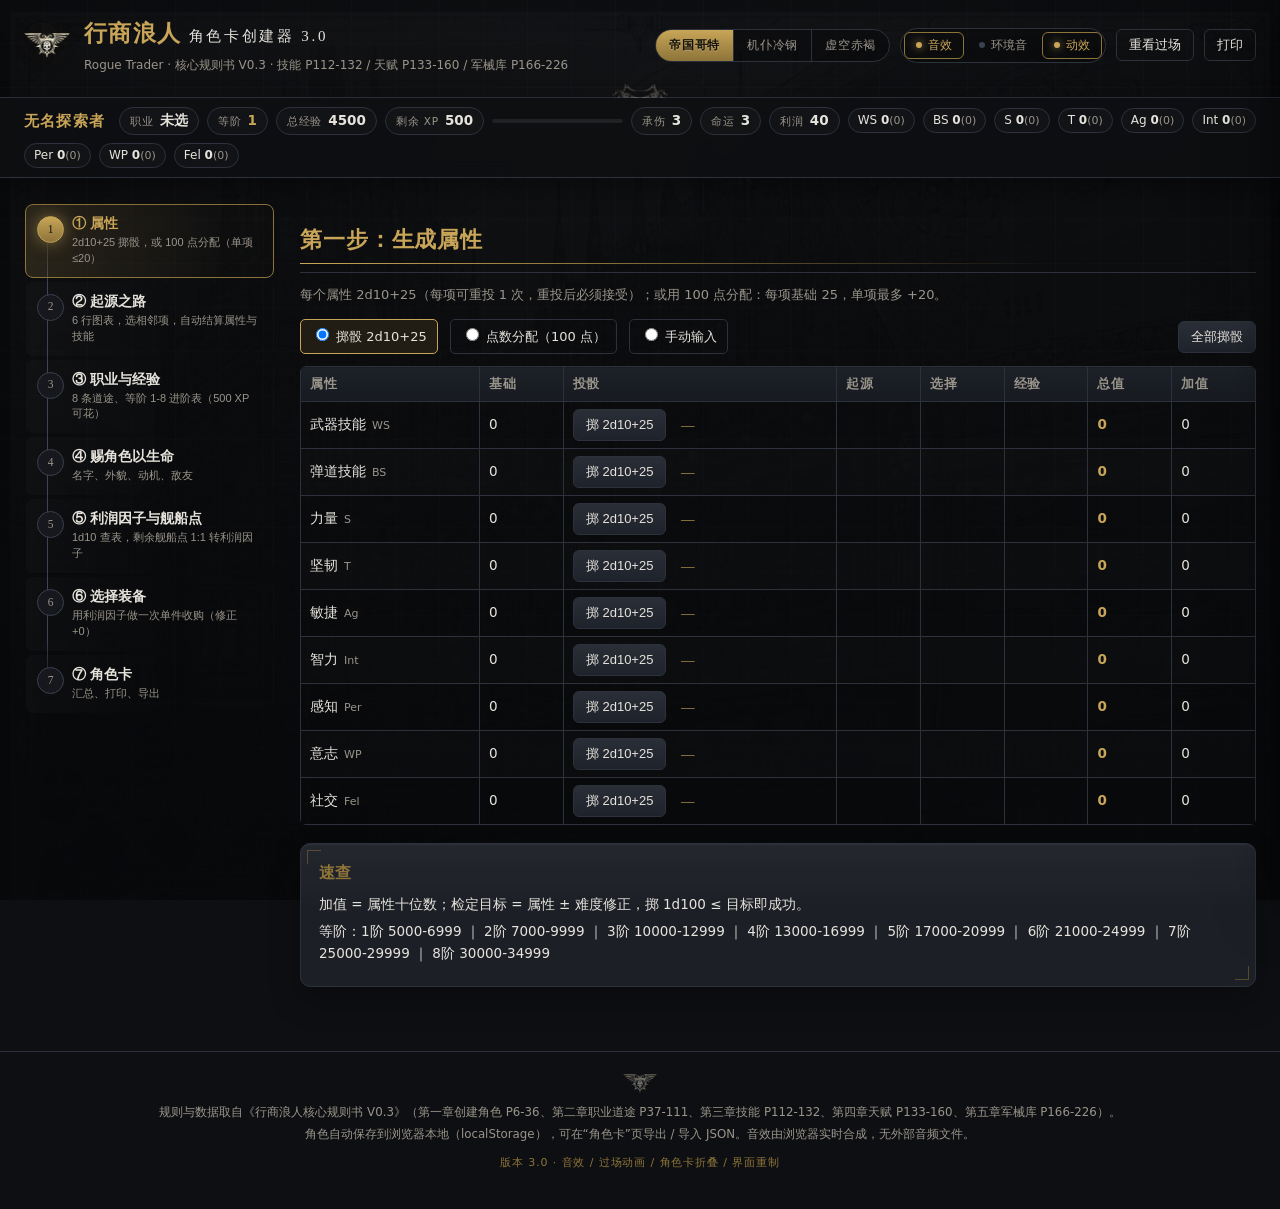
==== index.html @ 8df07380 "1" ====
<!DOCTYPE html>
<html lang="zh-CN">
<head>
<meta charset="utf-8">
<meta http-equiv="X-UA-Compatible" content="IE=edge">
<meta name="renderer" content="webkit">
<meta name="force-rendering" content="webkit">
<meta name="viewport" content="width=device-width, initial-scale=1">
<meta name="theme-color" content="#0e0f12">
<title>行商浪人 · 角色卡创建器 3.0（核心规则书 V0.3）</title>
<link rel="icon" href="assets/img/favicon.png">
<link rel="stylesheet" href="css/style.css">
</head>
<body data-theme="gothic">
<div id="oldBrowser" class="oldbrowser"></div>

<!-- 启动页：徽记 + 进度条，加载完成自动淡出，点击可跳过 -->
<div id="splash" class="splash">
  <div class="splash-bg" aria-hidden="true"></div>
  <div class="splash-inner">
    <img class="splash-aquila" src="assets/img/aquila.png" alt="帝国双头鹰">
    <p class="splash-kicker">ROGUE TRADER · CORE RULEBOOK V0.3</p>
    <h2 class="splash-title">行商浪人</h2>
    <p class="splash-sub">角色卡创建器 <b>3.0</b></p>
    <div class="splash-bar"><i></i></div>
    <p class="splash-hint">点击任意处进入 · 角色自动保存在本地</p>
  </div>
</div>

<!-- 步骤切换过场：暗场 + 骷髅饰带 + 步骤名 -->
<div id="stepFx" class="stepfx" aria-hidden="true">
  <div class="stepfx-shade"></div>
  <div class="stepfx-inner">
    <img class="stepfx-orn" src="assets/img/banner-2.png" alt="">
    <b class="stepfx-t"></b>
    <span class="stepfx-s"></span>
  </div>
</div>

<header class="top">
  <div class="brand">
    <img class="brand-mark" src="assets/img/aquila-mark.png" alt="">
    <div class="brand-text">
      <h1>行商浪人 <span>角色卡创建器 3.0</span></h1>
      <p>Rogue Trader · 核心规则书 V0.3 · 技能 P112-132 / 天赋 P133-160 / 军械库 P166-226</p>
    </div>
  </div>
  <div class="top-actions">
    <div class="seg" id="themeSeg" role="group" aria-label="配色主题">
      <button class="seg-btn on" data-theme="gothic" onclick="App.setTheme('gothic')">帝国哥特</button>
      <button class="seg-btn" data-theme="steel" onclick="App.setTheme('steel')">机仆冷钢</button>
      <button class="seg-btn" data-theme="void" onclick="App.setTheme('void')">虚空赤褐</button>
    </div>
    <div class="toggle-row" role="group" aria-label="音效与动效">
      <button class="btn ghost tbtn on" id="sfxBtn" onclick="App.toggleSfx()" aria-pressed="true">音效</button>
      <button class="btn ghost tbtn" id="ambBtn" onclick="App.toggleAmbient()" aria-pressed="false">环境音</button>
      <button class="btn ghost tbtn on" id="fxBtn" onclick="App.toggleFx()" aria-pressed="true">动效</button>
    </div>
    <button class="btn ghost" onclick="App.replayIntro()">重看过场</button>
    <button class="btn ghost" onclick="window.print()">打印</button>
  </div>
</header>

<nav id="hud" class="hud"></nav>

<div class="layout">
  <aside id="steps" class="steps"></aside>
  <main id="main" class="main"></main>
</div>

<aside id="drawer" class="drawer" aria-live="polite"></aside>
<div id="tip" class="tip"></div>

<footer class="foot">
  <img class="foot-mark" src="assets/img/aquila-mark.png" alt="">
  <p>规则与数据取自《行商浪人核心规则书 V0.3》（第一章创建角色 P6-36、第二章职业道途 P37-111、第三章技能 P112-132、第四章天赋 P133-160、第五章军械库 P166-226）。</p>
  <p>角色自动保存到浏览器本地（localStorage），可在“角色卡”页导出 / 导入 JSON。音效由浏览器实时合成，无外部音频文件。</p>
  <p class="foot-ver">版本 3.0 · 音效 / 过场动画 / 角色卡折叠 / 界面重制</p>
</footer>

<script src="data/bundle.js"></script>
<script src="js/rules.js"></script>
<script src="js/calc.js"></script>
<script src="js/audio.js"></script>
<script src="js/fx.js"></script>
<script src="js/app.js"></script>
<script>
/* 启动页：脚本位于 body 末尾，此时元素已就绪 */
(function () {
  if (window.RTFX) { try { RTFX.boot(); } catch (e) { /* 忽略 */ } }
  var s = document.getElementById('splash');
  if (s && window.RTFX && !RTFX.enabled()) s.className += ' done';
})();

/* 老内核兜底：只写 ES5，任何浏览器都能执行。
   IE 内核 / 旧版双核浏览器的兼容模式不支持 ES6 语法与 CSS 变量，页面会白屏，这里给出可读提示。 */
(function () {
  var ok = !!(window.App && window.RTData && window.RTCalc);
  var el = document.getElementById('oldBrowser');
  if (ok || !el) return;
  var sp = document.getElementById('splash');
  if (sp) sp.style.display = 'none';
  el.className = 'oldbrowser on';
  el.innerHTML = '<b>这个浏览器内核太旧，无法运行本工具（页面会白屏）。</b>' +
    '<span>脚本使用 ES6 语法、样式使用 CSS 变量，IE 内核（包括 360 / QQ / 搜狗等双核浏览器的“兼容模式”）都不支持。' +
    '请改用新版 Chrome / Edge / Firefox 打开；双核浏览器请在地址栏把内核切到“极速 / Blink”。</span>';
})();
</script>
</body>
</html>
---- css/style.css ----
/* ================= 2.0：主题（3 套配色）+ 纸张纹理 ================= */
:root {
  --font-body: "Segoe UI", "Microsoft YaHei", system-ui, sans-serif;
  --font-display: Georgia, "Songti SC", "SimSun", serif;
}
body[data-theme="gothic"] {
  --bg: #0e0f12; --bg2: #16181d; --panel: #1c1f26; --line: #2c313c;
  --gold: #c8a558; --gold-dim: #8d7439; --text: #e6e3dc; --muted: #9a958b;
  --red: #b23b3b; --ok: #4c8b5b; --hud: rgba(14,15,18,.94);
}
body[data-theme="steel"] {
  --bg: #0b1116; --bg2: #121b22; --panel: #17222b; --line: #26343f;
  --gold: #86bdd2; --gold-dim: #4d7f92; --text: #dfe9ef; --muted: #8ba0ad;
  --red: #c05a4a; --ok: #4f9184; --hud: rgba(11,17,22,.94);
}
body[data-theme="void"] {
  --bg: #120d0c; --bg2: #1a1210; --panel: #221715; --line: #3a2823;
  --gold: #cc8f6b; --gold-dim: #8d5a44; --text: #f0e4db; --muted: #a8928b;
  --red: #b8422f; --ok: #5f8b5b; --hud: rgba(18,13,12,.94);
}
* { box-sizing: border-box; }
body {
  margin: 0; color: var(--text); font-size: 15px; line-height: 1.6;
  font-family: var(--font-body);
  background-color: var(--bg);
  background-image:
    url("data:image/svg+xml,%3Csvg xmlns='http://www.w3.org/2000/svg' width='44' height='44'%3E%3Cpath d='M0 43.5h44M43.5 0v44' stroke='%23ffffff' stroke-opacity='0.035'/%3E%3Ccircle cx='22' cy='22' r='0.9' fill='%23ffffff' fill-opacity='0.05'/%3E%3C/svg%3E"),
    radial-gradient(1200px 600px at 50% -10%, #1a1c22 0%, var(--bg) 60%);
  background-attachment: fixed, fixed;
}
body[data-theme="steel"] {
  background-image:
    url("data:image/svg+xml,%3Csvg xmlns='http://www.w3.org/2000/svg' width='44' height='44'%3E%3Cpath d='M0 43.5h44M43.5 0v44' stroke='%23ffffff' stroke-opacity='0.03'/%3E%3C/svg%3E"),
    radial-gradient(1100px 560px at 50% -10%, #12202a 0%, var(--bg) 62%);
}
body[data-theme="void"] {
  background-image:
    repeating-linear-gradient(135deg, rgba(255,255,255,.014) 0 8px, transparent 8px 16px),
    radial-gradient(1000px 520px at 50% -10%, #241512 0%, var(--bg) 62%);
}
h1, h2, h3, h4 { font-family: var(--font-display); }
.hud { background: var(--hud); }
.hud-attr { border-color: var(--line); background: rgba(255,255,255,.02); }
h2 { letter-spacing: 1px; }
h2::after {
  content: ''; display: block; height: 1px; margin-top: 6px;
  background: linear-gradient(90deg, var(--gold-dim), transparent 70%);
}
.step.on { background: linear-gradient(180deg, #241f14, #1a1710); }
body[data-theme="steel"] .step.on { background: linear-gradient(180deg, #16242c, #121a20); }
body[data-theme="void"] .step.on { background: linear-gradient(180deg, #2a1a16, #1d1311); }
.theme-pick select {
  background: var(--bg2); color: var(--text); border: 1px solid var(--line);
  border-radius: 5px; padding: 4px 8px; font-size: 12.5px; font-family: var(--font-body);
}

h1 { font-size: 24px; margin: 0; color: var(--gold); }
h1 span { color: var(--text); font-size: 16px; font-weight: 400; letter-spacing: 2px; }
h2 { font-size: 21px; color: var(--gold); border-bottom: 1px solid var(--line); padding-bottom: 8px; }
h3 { font-size: 16px; color: var(--gold-dim); margin: 0 0 8px; }
h4 { font-size: 14px; color: var(--gold); margin: 12px 0 6px; }

.top { display: flex; justify-content: space-between; align-items: center; padding: 18px 24px 12px; }
.top p { margin: 2px 0 0; color: var(--muted); font-size: 12.5px; }
.hud { position: sticky; top: 0; z-index: 20; background: rgba(14,15,18,.94); border-bottom: 1px solid var(--line); }
.hud-line { display: flex; flex-wrap: wrap; gap: 14px; align-items: center; padding: 9px 24px; font-size: 13px; color: var(--muted); }
.hud-title { color: var(--gold); font-weight: 600; }
.hud-attr { border: 1px solid var(--line); border-radius: 4px; padding: 1px 7px; color: var(--text); font-size: 12px; }
.hud-attr i { color: var(--muted); font-style: normal; font-size: 11px; }

.layout { display: grid; grid-template-columns: 240px minmax(0, 1fr); gap: 22px; padding: 20px 24px 40px; align-items: start; }
.steps { display: flex; flex-direction: column; gap: 8px; position: sticky; top: 62px; }
.step { text-align: left; background: var(--bg2); border: 1px solid var(--line); color: var(--text); padding: 10px 12px; border-radius: 6px; cursor: pointer; }
.step b { display: block; font-size: 14px; }
.step span { color: var(--muted); font-size: 11.5px; }
.step.on { border-color: var(--gold); box-shadow: 0 0 0 1px var(--gold-dim) inset; background: #211d14; }
.main { min-width: 0; }
.hint { color: var(--muted); font-size: 13px; }
.note { color: var(--muted); font-size: 12.5px; }
.bad { color: var(--red); }
.ok-text { color: var(--ok); }
.big-num { font-size: 18px; color: var(--gold); }

.btn { background: #24272f; color: var(--text); border: 1px solid var(--line); border-radius: 5px; padding: 6px 12px; cursor: pointer; font-size: 13px; }
.btn:hover:not(:disabled) { border-color: var(--gold-dim); color: var(--gold); }
.btn:disabled { opacity: .38; cursor: not-allowed; }
.btn.sm { padding: 3px 8px; font-size: 12px; }
.btn.done { background: #1f2a20; border-color: var(--ok); color: #bfe3c6; }
.btn.danger { border-color: #5a2a2a; color: #e3b3b3; }
.btn.ghost { background: transparent; }

.modes { display: flex; gap: 12px; align-items: center; margin: 12px 0; flex-wrap: wrap; }
.mode { border: 1px solid var(--line); padding: 5px 10px; border-radius: 5px; cursor: pointer; font-size: 13px; }
.mode.on { border-color: var(--gold); background: #211d14; }
.spacer { flex: 1; }
.left { color: var(--gold); font-size: 13px; }
.chk { font-size: 13px; color: var(--muted); display: inline-flex; gap: 6px; align-items: center; margin: 6px 0 14px; }

table.grid { width: 100%; border-collapse: collapse; margin: 10px 0 18px; }
table.grid th, table.grid td { border: 1px solid var(--line); padding: 7px 9px; text-align: left; font-size: 13.5px; }
table.grid thead th { background: #191c22; color: var(--muted); font-weight: 600; font-size: 12.5px; }
table.grid.small th, table.grid.small td { padding: 5px 7px; font-size: 12.5px; }
table.grid tr.hl td { background: #211d14; }
table.grid tr.unmet td { opacity: .72; }
.attr-name i { color: var(--muted); font-style: normal; font-size: 11px; margin-left: 6px; }
.attr-total { color: var(--gold); font-size: 16px; font-weight: 600; }
.attr-bonus { font-size: 14px; }
.mod { color: var(--muted); font-size: 12.5px; }
.dice { display: inline-block; min-width: 34px; text-align: center; color: var(--gold); }
.dice.big { font-size: 22px; min-width: 48px; }
input.num { width: 68px; }
input, select, textarea { background: #12141a; color: var(--text); border: 1px solid var(--line); border-radius: 4px; padding: 6px 8px; font: inherit; font-size: 13px; }
input.num, input[type=number] { width: 78px; }
select { min-width: 200px; }
textarea { width: 100%; min-height: 70px; }

.panel { background: var(--panel); border: 1px solid var(--line); border-radius: 8px; padding: 14px 16px; margin: 16px 0; }
.panel p { margin: 6px 0; font-size: 13.5px; }


/* 起源之路图表 */
.opgrid { display: flex; flex-direction: column; gap: 10px; margin: 14px 0 20px; }
.oprow { display: grid; grid-template-columns: 110px 1fr; gap: 10px; align-items: start; }
.oprow-label { color: var(--gold-dim); font-size: 13px; padding-top: 7px; }
.oprow-items { display: flex; flex-wrap: wrap; gap: 8px; }
.card { background: var(--bg2); border: 1px solid var(--line); color: var(--text); padding: 7px 12px; border-radius: 5px; cursor: pointer; font-size: 13px; }
.card.on { border-color: var(--gold); background: #2a2415; color: var(--gold); }
.card.dis { opacity: .28; cursor: not-allowed; }
.details { display: grid; gap: 12px; }
.opdetail { background: var(--bg2); border: 1px solid var(--line); border-left: 3px solid var(--gold-dim); border-radius: 6px; padding: 10px 14px; }
.opdetail p { margin: 4px 0; font-size: 13px; }
.choice { display: flex; gap: 10px; align-items: center; margin-top: 8px; flex-wrap: wrap; }
.choice label { min-width: 220px; color: var(--muted); font-size: 12.5px; }
.choice.sub { margin-left: 18px; }
input.txt { width: 200px; }

.career-bar, .chips { display: flex; flex-wrap: wrap; gap: 8px; margin: 10px 0; }
.chip { background: var(--bg2); border: 1px solid var(--line); color: var(--text); padding: 5px 11px; border-radius: 20px; font-size: 12.5px; cursor: pointer; }
.chip.on { border-color: var(--gold); color: var(--gold); background: #2a2415; }
.chip.dis { opacity: .35; cursor: not-allowed; }
.got { color: var(--ok); font-size: 11.5px; margin-left: 4px; }
.badge { display: inline-block; border: 1px solid var(--line); border-radius: 3px; padding: 0 5px; margin: 1px 3px 1px 0; font-size: 11px; }
.badge.ok { color: #a9d8b3; border-color: #33543c; }
.badge.no { color: #e0a6a6; border-color: #5a2a2a; }

.rolls { display: flex; gap: 12px; align-items: center; margin-bottom: 10px; flex-wrap: wrap; }
.field { display: flex; flex-direction: column; gap: 4px; margin-bottom: 10px; }
.field span { color: var(--muted); font-size: 12.5px; }
.field.inline { flex-direction: row; align-items: center; gap: 8px; margin: 0; }
.fields { display: grid; grid-template-columns: repeat(auto-fit, minmax(240px, 1fr)); gap: 12px; }
.addbar { display: flex; gap: 8px; flex-wrap: wrap; align-items: center; margin-bottom: 10px; }
.addbar input { flex: 1; min-width: 140px; }
.actions { display: flex; gap: 10px; flex-wrap: wrap; margin: 14px 0; }

/* 角色卡（浅色纸张） */
.sheet { background: #f4efe3; color: #1a1a1a; border-radius: 6px; padding: 18px 20px; }
.sheet .lbl { display: block; color: #6a655c; font-size: 11px; letter-spacing: 1px; }
.sheet-head { display: flex; flex-wrap: wrap; gap: 18px; border-bottom: 2px solid #b9a778; padding-bottom: 10px; }
.sheet-head b { font-size: 16px; }
.sheet-attrs { display: grid; grid-template-columns: repeat(9, 1fr); gap: 6px; margin: 12px 0; }
.sa { border: 1px solid #c9bd9d; background: #fffdf6; border-radius: 4px; text-align: center; padding: 6px 2px; }
.sa-name { font-size: 11px; color: #6a655c; }
.sa-val { font-size: 20px; font-weight: 700; }
.sa-val sup { font-size: 11px; color: #8a5b1f; margin-left: 2px; }
.sheet-row { display: flex; flex-wrap: wrap; gap: 10px; margin: 10px 0; }
.sheet .box { border: 1px solid #c9bd9d; background: #fffdf6; border-radius: 4px; padding: 6px 12px; min-width: 110px; }
.sheet .box b { font-size: 18px; margin-right: 6px; }
.sheet .box i { font-style: normal; font-size: 11px; color: #7a746a; }
.sheet-cols { display: grid; grid-template-columns: 1fr 1fr; gap: 18px; }
.sheet h4 { color: #8a5b1f; margin: 10px 0 4px; }
.sheet ul { margin: 0; padding-left: 18px; font-size: 12.5px; }
.sheet .wrap { font-size: 12.5px; margin: 0; }
.sheet .note { font-size: 11.5px; color: #5a5650; }

.foot { border-top: 1px solid var(--line); padding: 14px 24px 30px; color: var(--muted); font-size: 12px; }
.foot p { margin: 4px 0; }

/* ================= 2.0：技能标签 / 装备库 / 抽屉 ================= */
.chip.xs { padding: 1px 7px; font-size: 11.5px; border-radius: 12px; }
.chip.has { border-color: var(--gold-dim); color: var(--gold); }
.chip.xs:hover { background: var(--panel); }
/* 天赋标签用虚线边框，与技能（实线）区分；悬停/点击行为一致 */
.chip.has[data-talent] { border-style: dashed; }
#talentList { max-height: 300px; overflow-y: auto; }

/* 老内核兜底提示：故意不依赖 CSS 变量，IE 也能显示 */
.oldbrowser { display: none; }
.oldbrowser.on {
  display: block; padding: 12px 24px; background: #3a1d1d; color: #ffe9e9;
  border-bottom: 2px solid #b23b3b; font-family: "Microsoft YaHei", sans-serif;
  font-size: 13px; line-height: 1.7;
}
.oldbrowser.on b { color: #ffd2a1; }
.oldbrowser.on span { display: block; margin-top: 4px; }
.tag {
  font-size: 11px; border: 1px solid var(--line); border-radius: 3px; padding: 0 5px;
  color: var(--muted); margin-left: 6px; vertical-align: middle; font-weight: 400;
}
.lnk { color: var(--gold); cursor: pointer; border-bottom: 1px dotted var(--gold-dim); }
.num-cell { white-space: nowrap; }
.num-cell b { color: var(--gold); margin: 0 6px; }
input.txt.grow { flex: 1 1 260px; min-width: 180px; }
input.txt.sm { width: 130px; }

.gear-layout { display: grid; grid-template-columns: minmax(0, 1fr) 430px; gap: 18px; align-items: start; }
.gear-browser { min-width: 0; }
.gear-grid {
  display: grid; grid-template-columns: repeat(auto-fill, minmax(226px, 1fr)); gap: 10px;
  max-height: 660px; overflow-y: auto; padding: 4px;
}
.gcard {
  background: var(--bg2); border: 1px solid var(--line); border-radius: 6px;
  padding: 9px 11px; cursor: pointer; display: flex; flex-direction: column; gap: 4px;
  transition: border-color .15s, transform .15s;
}
.gcard:hover { border-color: var(--gold-dim); transform: translateY(-1px); }
.ghead { display: flex; justify-content: space-between; align-items: baseline; gap: 8px; }
.gname { color: var(--gold); font-weight: 600; font-size: 13.5px; }
.gstats { color: var(--muted); font-size: 11.5px; line-height: 1.45; }
.gfoot { display: flex; justify-content: space-between; font-size: 11.5px; }
.gw { color: var(--muted); }
.grar { color: var(--gold-dim); }
.gtraits { display: flex; flex-wrap: wrap; gap: 4px; }
.gnote { font-size: 11px; color: var(--red); }
.gcard .btn.add { opacity: 0; transition: opacity .15s; padding: 1px 8px; }
.gcard:hover .btn.add { opacity: 1; }

/* 已选清单：卡片式行，避免窄列挤压 */
.gsel { display: flex; flex-direction: column; gap: 8px; margin: 10px 0; }
.gsel-row {
  border: 1px solid var(--line); border-radius: 6px; background: var(--bg2);
  padding: 8px 10px; display: flex; flex-direction: column; gap: 5px;
}
.gsel-top { display: flex; justify-content: space-between; align-items: baseline; gap: 10px; }
.gsel-name { color: var(--gold); font-weight: 600; font-size: 13.5px; }
.gsel-meta { color: var(--muted); font-size: 11.5px; }
.gsel-ctl { display: flex; align-items: center; gap: 6px; }
.gsel-ctl b { color: var(--gold); min-width: 16px; text-align: center; }
.gsel-row input.txt.sm { width: 100%; }

.drawer {
  position: fixed; top: 0; right: 0; bottom: 0; width: min(470px, 92vw); z-index: 60;
  background: var(--panel); border-left: 1px solid var(--gold-dim);
  box-shadow: -18px 0 44px rgba(0,0,0,.55); padding: 20px 22px 40px; overflow-y: auto;
  transform: translateX(105%); transition: transform .22s ease;
}
.drawer.on { transform: none; }
.drawer h3 { color: var(--gold); font-size: 17px; margin: 0 26px 10px 0; }
.drawer p { font-size: 13.5px; margin: 8px 0; }
.drawer .note { font-size: 11.5px; }
.drawer-x {
  position: sticky; top: 0; float: right; width: 28px; height: 28px; line-height: 1;
  background: transparent; color: var(--muted); border: 1px solid var(--line);
  border-radius: 50%; cursor: pointer; font-size: 16px;
}
.drawer-x:hover { color: var(--gold); border-color: var(--gold-dim); }

.tip {
  position: fixed; z-index: 70; max-width: 300px; opacity: 0; pointer-events: none;
  background: #101319; border: 1px solid var(--gold-dim); border-radius: 6px;
  padding: 8px 10px; font-size: 12px; color: var(--text);
  box-shadow: 0 12px 28px rgba(0,0,0,.5); transition: opacity .12s;
}
.tip.on { opacity: 1; }
.tip b { color: var(--gold); display: block; margin-bottom: 3px; }
.tip span { color: var(--muted); display: block; line-height: 1.5; }
.tip i { display: block; margin-top: 4px; color: var(--gold-dim); font-style: normal; font-size: 11px; }

@media (max-width: 1100px) {
  .gear-layout { grid-template-columns: 1fr; }
  .gear-grid { max-height: none; }
}


@media (max-width: 900px) {
  .layout { grid-template-columns: 1fr; }
  .steps { position: static; flex-direction: row; overflow-x: auto; }
  .steps .step { min-width: 160px; }
  .sheet-cols { grid-template-columns: 1fr; }
  .sheet-attrs { grid-template-columns: repeat(3, 1fr); }
}

@media print {
  body { background: #fff; color: #000; }
  .top, .hud, .steps, .foot, .actions, #main > h2, .panel, .drawer, .tip, .oldbrowser { display: none !important; }
  .layout { display: block; padding: 0; }
  .sheet { border-radius: 0; padding: 0; background: #fff; }
  .sheet-attrs { grid-template-columns: repeat(9, 1fr); }
}

/* ================= 3.0：素材背景 / 启动页 / 过场动画 ================= */
body[data-theme="gothic"] { --halo: 200,165,88;  --panel2: #22262e; --line2: #3a4150;
  --mark-filter: invert(1) brightness(1.12) sepia(.35) saturate(1.5); }
body[data-theme="steel"]  { --halo: 134,189,210; --panel2: #1b2833; --line2: #33505f;
  --mark-filter: invert(1) brightness(1.05) sepia(.28) hue-rotate(165deg) saturate(1.8); }
body[data-theme="void"]   { --halo: 204,143,107; --panel2: #2a1c19; --line2: #4a3129;
  --mark-filter: invert(1) brightness(1.05) sepia(.4) hue-rotate(-18deg) saturate(1.6); }

body { isolation: isolate; }

/* 舰船城市插画做极暗的背景层，保留原主题的渐变与格线 */
body::before {
  content: ''; position: fixed; inset: 0; z-index: -2; pointer-events: none;
  background: url("../assets/img/hero.jpg") center top / cover no-repeat;
  opacity: .085; filter: grayscale(.4) contrast(1.02) brightness(.9);
}
body[data-theme="steel"]::before { opacity: .07; filter: grayscale(1) contrast(1.1) brightness(.7); }
body[data-theme="void"]::before  { opacity: .08; filter: sepia(.35) saturate(1.5) brightness(.72); }
body::after {
  content: ''; position: fixed; inset: 0; z-index: -1; pointer-events: none;
  background:
    linear-gradient(180deg, rgba(8,9,11,.62), rgba(8,9,11,.80)),
    radial-gradient(125% 95% at 50% 0%, transparent 34%, rgba(0,0,0,.55) 100%);
}

/* ---- 启动页 ---- */
.splash {
  position: fixed; inset: 0; z-index: 200; display: grid; place-items: center;
  background: radial-gradient(ellipse at 50% 32%, #1b1812, #070708 72%);
  transition: opacity .7s ease, visibility .7s ease;
}
.splash.done { opacity: 0; visibility: hidden; pointer-events: none; }
.splash-bg {
  position: absolute; inset: 0;
  background: url("../assets/img/hero.jpg") center 22% / cover no-repeat;
  opacity: .26; filter: grayscale(.45) contrast(1.06);
}
.splash-bg::after {
  content: ''; position: absolute; inset: 0;
  background: radial-gradient(62% 60% at 50% 46%, rgba(0,0,0,.25), rgba(0,0,0,.9));
}
.splash-inner { position: relative; text-align: center; padding: 32px; animation: splashIn .9s ease both; }
.splash-aquila {
  width: min(250px, 52vw); height: auto; opacity: .82;
  filter: var(--mark-filter) drop-shadow(0 10px 30px rgba(0,0,0,.75));
  animation: aquilaFloat 6s ease-in-out infinite;
}
.splash-kicker {
  margin: 16px 0 2px; font-size: 10.5px; letter-spacing: .32em;
  color: var(--gold-dim); font-family: var(--font-body);
}
.splash-title {
  font-family: var(--font-display); font-size: clamp(30px, 5vw, 46px);
  letter-spacing: .3em; color: var(--gold); margin: 4px 0 0; padding: 0; border: 0;
  text-shadow: 0 0 28px rgba(var(--halo), .35); text-indent: .3em;
}
.splash-title::after { display: none; }
.splash-sub { margin: 8px 0 24px; font-size: 13px; letter-spacing: .18em; color: var(--text); }
.splash-sub b { color: var(--gold); }
.splash-bar { width: min(320px, 64vw); height: 2px; margin: 0 auto; background: rgba(255,255,255,.12); position: relative; overflow: hidden; }
.splash-bar i {
  position: absolute; top: 0; bottom: 0; width: 42%;
  background: linear-gradient(90deg, transparent, var(--gold), transparent);
  animation: barRun 1.4s ease-in-out infinite;
}
.splash-hint { margin: 18px 0 0; font-size: 11.5px; letter-spacing: .08em; color: var(--muted); }

@keyframes splashIn { from { opacity: 0; transform: translateY(16px); } to { opacity: 1; transform: none; } }
@keyframes aquilaFloat { 0%, 100% { transform: translateY(0); } 50% { transform: translateY(-7px); } }
@keyframes barRun { 0% { left: -42%; } 100% { left: 100%; } }

/* ---- 步骤过场 ---- */
.stepfx {
  position: fixed; inset: 0; z-index: 150; display: grid; place-items: center;
  pointer-events: none; opacity: 0; visibility: hidden;
}
.stepfx.on { visibility: visible; animation: fxShade 660ms ease forwards; }
.stepfx-shade {
  position: absolute; inset: 0;
  background: radial-gradient(62% 62% at 50% 50%, rgba(9,9,11,.74), rgba(5,5,7,.97));
}
.stepfx-inner { position: relative; text-align: center; padding: 0 24px; }
.stepfx-orn { width: min(300px, 62vw); height: auto; opacity: .5; filter: var(--mark-filter); }
.stepfx.on .stepfx-orn { animation: fxOrn 660ms cubic-bezier(.2,.7,.2,1) both; }
.stepfx-t {
  display: block; margin-top: -4px; font-family: var(--font-display);
  font-size: clamp(20px, 3vw, 30px); letter-spacing: .16em; color: var(--gold);
  text-shadow: 0 0 26px rgba(var(--halo), .45);
}
.stepfx-s { display: block; margin-top: 10px; font-size: 12.5px; letter-spacing: .05em; color: var(--muted); }
.stepfx.on .stepfx-inner { animation: fxIn 660ms cubic-bezier(.2,.7,.2,1) both; }

@keyframes fxShade { 0% { opacity: 0; } 16% { opacity: 1; } 74% { opacity: 1; } 100% { opacity: 0; } }
@keyframes fxIn { 0% { opacity: 0; transform: translateY(12px) scale(.985); } 20% { opacity: 1; transform: none; } 78% { opacity: 1; transform: none; } 100% { opacity: 0; transform: translateY(-8px); } }
@keyframes fxOrn { 0% { opacity: 0; transform: scale(.94); } 22% { opacity: .55; transform: none; } 100% { opacity: .4; } }



/* ================= 3.0：页眉 / 主题开关 / HUD ================= */
.top {
  position: relative; display: flex; justify-content: space-between; align-items: center;
  gap: 18px; flex-wrap: wrap; padding: 16px 24px 22px; border-bottom: 1px solid var(--line);
}
.top::after {
  content: ''; position: absolute; left: 50%; bottom: -13px; transform: translateX(-50%);
  width: 300px; height: 26px; pointer-events: none; opacity: .3;
  background: url("../assets/img/banner-3.png") center / contain no-repeat;
  filter: var(--mark-filter);
}
.brand { display: flex; align-items: center; gap: 14px; min-width: 0; }
.brand-mark {
  width: 46px; height: auto; flex: none; opacity: .92;
  filter: var(--mark-filter) drop-shadow(0 3px 8px rgba(0,0,0,.6)) drop-shadow(0 0 14px rgba(var(--halo), .18));
}
.brand-text { min-width: 0; }
.brand-text h1 { font-size: 23px; letter-spacing: .06em; }
.brand-text h1 span { font-size: 15px; letter-spacing: .18em; }
.brand-text p { margin: 3px 0 0; color: var(--muted); font-size: 12px; }

.top-actions { display: flex; align-items: center; gap: 10px; flex-wrap: wrap; }

/* 三段式主题开关（替代原来的下拉框） */
.seg {
  display: inline-flex; border: 1px solid var(--line); border-radius: 999px;
  overflow: hidden; background: rgba(0,0,0,.28);
}
.seg-btn {
  background: transparent; border: 0; color: var(--muted); cursor: pointer;
  font: inherit; font-size: 12px; letter-spacing: .06em; padding: 6px 13px;
  transition: color .18s, background .18s;
}
.seg-btn + .seg-btn { border-left: 1px solid var(--line); }
.seg-btn:hover { color: var(--text); background: rgba(255,255,255,.045); }
.seg-btn.on {
  color: #14110a; font-weight: 600;
  background: linear-gradient(180deg, var(--gold), var(--gold-dim));
  text-shadow: 0 1px 0 rgba(255,255,255,.25);
}
body[data-theme="steel"] .seg-btn.on,
body[data-theme="void"] .seg-btn.on { color: #0b1116; }

/* 音效 / 环境音 / 动效开关 */
.toggle-row {
  display: inline-flex; gap: 3px; padding: 3px; border: 1px solid var(--line);
  border-radius: 999px; background: rgba(0,0,0,.24);
}
.tbtn {
  padding: 4px 11px; font-size: 12px; border-radius: 999px; border: 1px solid transparent;
  background: transparent; color: var(--muted);
}
.tbtn:hover:not(:disabled) { transform: none; box-shadow: none; }
.tbtn::before {
  content: ''; display: inline-block; width: 6px; height: 6px; border-radius: 50%;
  margin-right: 6px; vertical-align: 1px; background: var(--line2); transition: background .2s, box-shadow .2s;
}
.tbtn.on { color: var(--gold); border-color: var(--gold-dim); background: rgba(var(--halo), .1); }
.tbtn.on::before { background: var(--gold); box-shadow: 0 0 8px rgba(var(--halo), .9); }

/* HUD 状态条 */
.hud {
  background: var(--hud); backdrop-filter: blur(10px) saturate(1.1);
  box-shadow: 0 10px 26px rgba(0,0,0,.38); border-bottom: 1px solid var(--line);
}
.hud-line { gap: 8px; padding: 9px 24px; font-size: 12.5px; }
.hud-title {
  font-family: var(--font-display); font-size: 15px; color: var(--gold);
  letter-spacing: .08em; padding-right: 6px;
}
.hud-stat {
  display: inline-flex; align-items: baseline; gap: 6px; padding: 2px 10px;
  border: 1px solid var(--line); border-radius: 999px; background: rgba(255,255,255,.02);
  white-space: nowrap;
}
.hud-stat i {
  font-style: normal; font-size: 10.5px; letter-spacing: .08em; color: var(--muted);
}
.hud-stat b { font-size: 13.5px; color: var(--text); font-variant-numeric: tabular-nums; }
.hud-stat b.accent { color: var(--gold); }
.hud-attr { border-radius: 999px; padding: 2px 9px; background: rgba(255,255,255,.02); }
.hud-attr b { color: var(--text); font-variant-numeric: tabular-nums; }

.hud-xpbar {
  flex: 1 1 120px; min-width: 90px; height: 4px; border-radius: 2px;
  background: rgba(255,255,255,.08); overflow: hidden;
}
.hud-xpbar i { display: block; height: 100%; border-radius: 2px; background: linear-gradient(90deg, var(--gold-dim), var(--gold)); transition: width .45s ease; }

/* ================= 3.0：步骤导航 ================= */
.steps { position: sticky; top: 96px; gap: 4px; padding-left: 1px; }
.steps::before {
  content: ''; position: absolute; left: 23px; top: 18px; bottom: 18px; width: 1px;
  background: linear-gradient(180deg, transparent, var(--line2) 12%, var(--line2) 88%, transparent);
}
.step {
  position: relative; padding: 10px 12px 10px 46px; border-radius: 8px;
  background: linear-gradient(90deg, rgba(255,255,255,.022), transparent 70%);
  border: 1px solid transparent; transition: background .18s, border-color .18s, box-shadow .18s;
}
.step::before {
  content: attr(data-n); position: absolute; left: 11px; top: 11px; z-index: 1;
  width: 25px; height: 25px; display: grid; place-items: center; border-radius: 50%;
  border: 1px solid var(--line2); background: var(--bg2); color: var(--muted);
  font-family: var(--font-display); font-size: 11.5px; line-height: 1;
  transition: all .2s ease;
}
.step:hover { background: rgba(255,255,255,.035); border-color: var(--line); }
.step.on {
  border-color: var(--gold-dim); box-shadow: none;
  background: linear-gradient(90deg, rgba(var(--halo), .16), rgba(var(--halo), .015) 80%);
}
.step.on::before {
  background: linear-gradient(180deg, var(--gold), var(--gold-dim)); border-color: var(--gold);
  color: #14110a; box-shadow: 0 0 16px rgba(var(--halo), .55);
}
.step.done::before { content: '✓'; color: var(--ok); border-color: var(--ok); background: rgba(76,139,91,.12); }
.step.on.done::before { content: '✓'; color: #10210f; background: linear-gradient(180deg, var(--ok), #3a6b46); border-color: var(--ok); }
.step b { display: block; font-size: 13.5px; }
.step.on b { color: var(--gold); }
.step span { display: block; margin-top: 2px; font-size: 11px; line-height: 1.45; color: var(--muted); }

/* ================= 3.0：面板 / 按钮 / 表格 / 卡片 ================= */
.panel {
  position: relative; border-radius: 10px; padding: 16px 18px;
  background: linear-gradient(180deg, rgba(255,255,255,.035), rgba(255,255,255,0) 46%), var(--panel);
  box-shadow: 0 14px 30px rgba(0,0,0,.28), inset 0 1px 0 rgba(255,255,255,.045);
  transition: border-color .2s ease, box-shadow .2s ease;
}
.panel:hover { border-color: var(--line2); }
.panel::before, .panel::after {
  content: ''; position: absolute; width: 13px; height: 13px; pointer-events: none;
  border: 1px solid var(--gold-dim); opacity: .5;
}
.panel::before { left: 6px; top: 6px; border-right: 0; border-bottom: 0; }
.panel::after { right: 6px; bottom: 6px; border-left: 0; border-top: 0; }
.panel h3 { letter-spacing: .03em; }

.btn {
  background: linear-gradient(180deg, #2a2e37, #1e222a); border-radius: 6px;
  transition: border-color .15s, color .15s, transform .08s ease, box-shadow .18s;
}
.btn:hover:not(:disabled) {
  box-shadow: 0 0 0 1px var(--gold-dim), 0 8px 18px rgba(0,0,0,.35); transform: translateY(-1px);
}
.btn:active:not(:disabled) { transform: translateY(1px); }
.btn.ghost { background: transparent; }
.btn.ghost:hover:not(:disabled) { background: rgba(var(--halo), .08); }
.btn.sm { padding: 3px 9px; }
.btn.done { background: linear-gradient(180deg, #24381f, #1a2a19); border-color: #4d7d4f; }

.mode, .card, .chip, .seg-btn, .tbtn { -webkit-tap-highlight-color: transparent; }
.mode { transition: border-color .15s, background .15s, color .15s; }
.mode:hover { border-color: var(--gold-dim); }
.card { transition: border-color .15s, transform .12s ease, box-shadow .18s, background .18s; }
.card:hover:not(:disabled) { border-color: var(--gold-dim); transform: translateY(-1px); box-shadow: 0 8px 18px rgba(0,0,0,.32); }
.card.on { box-shadow: 0 0 0 1px var(--gold) inset, 0 10px 22px rgba(var(--halo), .16); }
.chip { transition: border-color .15s, color .15s, background .15s, transform .12s ease; }
.chip:hover { border-color: var(--gold-dim); color: var(--gold); transform: translateY(-1px); }

table.grid { border-radius: 6px; overflow: hidden; }
table.grid th, table.grid td { border-color: var(--line); }
table.grid thead th {
  background: linear-gradient(180deg, #1c2028, #171a20);
  color: var(--muted); letter-spacing: .05em; font-weight: 600;
}
table.grid tbody tr:nth-child(even) td { background: rgba(255,255,255,.014); }
table.grid tbody tr:hover td { background: rgba(var(--halo), .055); }
table.grid tr.hl td { background: rgba(var(--halo), .12); }
.dice { font-family: var(--font-display); font-variant-numeric: tabular-nums; }
.big-num { text-shadow: 0 0 18px rgba(var(--halo), .3); }

.gcard, .gsel-row, .opdetail {
  background: linear-gradient(180deg, rgba(255,255,255,.03), rgba(255,255,255,0) 60%), var(--bg2);
  transition: border-color .15s, transform .12s ease, box-shadow .18s;
}
.gcard:hover { border-color: var(--gold-dim); box-shadow: 0 12px 24px rgba(0,0,0,.34); }
.gcard .btn.add { opacity: 0; }
.gcard:hover .btn.add { opacity: 1; }

/* 抽屉与悬浮说明 */
.drawer {
  background: linear-gradient(180deg, rgba(255,255,255,.03), rgba(255,255,255,0) 40%), var(--panel);
  border-left: 1px solid var(--gold-dim);
  box-shadow: -22px 0 56px rgba(0,0,0,.6);
}
.drawer.on { animation: drawerIn .26s cubic-bezier(.2,.7,.2,1) both; }
@keyframes drawerIn { from { transform: translateX(6%); opacity: .4; } to { transform: none; opacity: 1; } }
.drawer h3 { font-size: 17.5px; letter-spacing: .03em; }
.drawer p { line-height: 1.75; }
.tip { background: #0d1016; backdrop-filter: blur(6px); }
.tip b { letter-spacing: .04em; }

/* 页脚 */
.foot { position: relative; border-top: 1px solid var(--line); padding: 22px 24px 34px; text-align: center; }
.foot-mark { width: 34px; opacity: .45; display: block; margin: 0 auto 10px; filter: var(--mark-filter); }
.foot p { margin: 3px 0; font-size: 11.8px; }
.foot .foot-ver { margin-top: 10px; color: var(--gold-dim); letter-spacing: .08em; font-size: 11px; }

/* ================= 3.0：角色卡（羊皮纸 + 骷髅边框 + 可折叠条目） ================= */
.sheet {
  position: relative; overflow: hidden; border-radius: 8px; padding: 22px 24px;
  color: #1a1a1a; border: 1px solid #cabf9f;
  background-color: #f4efe3;
  background-image: url("../assets/img/paper.jpg");
  background-size: 180px 180px;
  box-shadow: 0 18px 44px rgba(0,0,0,.45), inset 0 0 0 1px rgba(255,255,255,.6),
              inset 0 0 70px rgba(140,110,60,.10);
}
.sheet::before {
  content: ''; position: absolute; inset: 0; pointer-events: none; z-index: 0;
  background: url("../assets/img/skull-frame.png") center / contain no-repeat;
  opacity: .055; mix-blend-mode: multiply;
}
.sheet > * { position: relative; z-index: 1; }
.sheet-head { border-bottom: 2px solid #b9a778; padding-bottom: 12px; gap: 16px 22px; }
.sheet-head b { font-family: var(--font-display); font-size: 17px; letter-spacing: .04em; }
.sheet .lbl { letter-spacing: .14em; color: #6f6a60; }
.sheet-attrs { gap: 7px; }
.sa {
  background: linear-gradient(180deg, #fffef9, #f7f1e1);
  border: 1px solid #cabf9f; border-radius: 5px;
  box-shadow: 0 1px 0 #e6dcc0, inset 0 1px 0 #fff;
  transition: transform .14s ease, box-shadow .18s;
}
.sa:hover { transform: translateY(-1px); box-shadow: 0 6px 14px rgba(90,70,30,.16); }
.sa-val { font-family: var(--font-display); }
.sheet-row { gap: 9px; }
.sheet .box {
  background: linear-gradient(180deg, #fffef9, #f7f1e1);
  border: 1px solid #cabf9f; border-radius: 5px;
  box-shadow: 0 1px 0 #e6dcc0, inset 0 1px 0 #fff;
}
.sheet h4 { letter-spacing: .04em; }
.sheet ul { line-height: 1.75; }

/* 可折叠区块：技能（受训）/ 天赋 / 装备 */
.sheet .fold {
  border: 1px solid #cabf9f; border-radius: 6px; margin: 9px 0; padding: 8px 12px;
  background: rgba(255, 253, 246, .82);
  box-shadow: 0 1px 0 #e6dcc0, inset 0 1px 0 rgba(255,255,255,.7);
}
.sheet .fold-head {
  display: flex; align-items: center; justify-content: space-between;
  gap: 8px 12px; flex-wrap: wrap;
}
.sheet .fold-head h4 { margin: 0; display: flex; align-items: center; gap: 7px; }
.sheet .fold-count {
  font-size: 10.5px; color: #7a746a; border: 1px solid #ddd2b6;
  border-radius: 999px; padding: 0 7px; letter-spacing: .04em;
}
.sheet .fold-tools { display: flex; gap: 6px; }
.sheet .fold-tools .btn {
  background: #f0e8d6; color: #5a5245; border: 1px solid #cabf9f;
  padding: 2px 9px; font-size: 11.5px; border-radius: 5px; box-shadow: none;
}
.sheet .fold-tools .btn:hover:not(:disabled) {
  border-color: #8a5b1f; color: #8a5b1f; transform: none; box-shadow: none;
}
.sheet .fold-tools .btn.on { background: #8a5b1f; border-color: #8a5b1f; color: #fff7e8; }
.sheet .fold-body { display: none; margin-top: 7px; }
.sheet .fold.open .fold-body { display: block; animation: foldIn .26s ease both; }
@keyframes foldIn { from { opacity: 0; transform: translateY(-4px); } to { opacity: 1; transform: none; } }
.sheet .fit {
  padding: 7px 0; border-top: 1px dashed #ddd2b6; font-size: 12.5px; line-height: 1.68;
}
.sheet .fit:first-child { border-top: 0; }
.sheet .fit-name { color: #7a4a12; font-weight: 600; margin-right: 6px; font-family: var(--font-display); }
.sheet .fit-tag {
  font-size: 10.5px; color: #8a7f6a; border: 1px solid #ddd2b6;
  border-radius: 3px; padding: 0 4px; margin-left: 6px; white-space: nowrap;
}
.sheet .fit p { margin: 3px 0 0; color: #3f3b34; }
.sheet .fit .fit-note { color: #6b6459; font-size: 11.5px; }
.sheet-tools { display: flex; gap: 8px; flex-wrap: wrap; align-items: center; margin: 14px 0 4px; }
.sheet-tools .hint { color: #7a746a; font-size: 12px; }
.sheet .chip { background: #fffdf6; border-color: #d3c8a9; color: #5a4a2a; }
.sheet .chip:hover { border-color: #8a5b1f; color: #8a5b1f; }

/* 打印：展开全部折叠内容，去掉装饰层 */
@media print {
  .splash, .stepfx, body::before, body::after, .sheet::before, .foot-mark, .brand-mark { display: none !important; }
  .sheet { background: #fff; box-shadow: none; border: 0; padding: 0; }
  .sheet-tools { display: none !important; }
  .sheet .fold { break-inside: avoid; }
  .sheet .fold-body { display: block !important; }
  .sheet .fold-tools { display: none !important; }
}

/* ================= 3.0：动效 / 焦点 / 滚动条 / 响应式 ================= */
.fx-in { animation: panelIn .42s cubic-bezier(.2,.7,.2,1) backwards; animation-delay: calc(var(--i, 0) * 26ms); }
@keyframes panelIn { from { opacity: 0; transform: translateY(9px); } to { opacity: 1; transform: none; } }
.fx-pulse { animation: fxPulse .7s ease; }
@keyframes fxPulse {
  0% { box-shadow: 0 0 0 0 rgba(var(--halo), .5); }
  70% { box-shadow: 0 0 0 12px rgba(var(--halo), 0); }
  100% { box-shadow: 0 0 0 0 rgba(var(--halo), 0); }
}

:focus-visible { outline: 2px solid var(--gold-dim); outline-offset: 2px; }
input:focus, select:focus, textarea:focus {
  outline: none; border-color: var(--gold-dim);
  box-shadow: 0 0 0 3px rgba(var(--halo), .1);
}
* { scrollbar-width: thin; scrollbar-color: var(--line2) transparent; }
::-webkit-scrollbar { width: 10px; height: 10px; }
::-webkit-scrollbar-track { background: transparent; }
::-webkit-scrollbar-thumb {
  background: var(--line2); border-radius: 6px; border: 2px solid transparent; background-clip: padding-box;
}
::-webkit-scrollbar-thumb:hover { background: var(--gold-dim); background-clip: padding-box; }

.layout { grid-template-columns: 250px minmax(0, 1fr); gap: 26px; padding: 26px 24px 48px; }
h2 { font-size: 22px; letter-spacing: .04em; }
h2::after { height: 1px; background: linear-gradient(90deg, var(--gold), var(--gold-dim) 30%, transparent 78%); }
.main > .hint:first-of-type { margin-top: -6px; }

@media (max-width: 1180px) {
  .brand-text p { display: none; }
  .top { gap: 12px; }
}
@media (max-width: 900px) {
  .top { padding: 14px 16px 20px; }
  .top-actions { width: 100%; }
  .layout { grid-template-columns: 1fr; padding: 18px 16px 40px; gap: 16px; }
  .steps {
    position: static; flex-direction: row; overflow-x: auto; gap: 6px;
    padding: 0 0 8px; scrollbar-width: thin;
  }
  .steps::before { display: none; }
  .step { min-width: 186px; padding: 8px 12px 8px 40px; }
  .step::before { left: 9px; top: 9px; width: 22px; height: 22px; font-size: 10.5px; }
  .hud-line { flex-wrap: nowrap; overflow-x: auto; padding: 8px 16px; }
  .hud-xpbar { display: none; }
  .sheet { padding: 16px; }
  .sheet-attrs { grid-template-columns: repeat(3, 1fr); }
  .sheet-cols { grid-template-columns: 1fr; }
  .splash-aquila { width: 58vw; }
  .stepfx-orn { width: 72vw; }
  .top::after { width: 200px; }
}
@media (max-width: 600px) {
  .brand-text h1 { font-size: 20px; }
  .brand-mark { width: 36px; }
  .seg-btn { padding: 5px 9px; font-size: 11.5px; }
  .tbtn { padding: 4px 8px; font-size: 11.5px; }
  .sheet .fold-head { align-items: flex-start; }
  .sheet-tools .hint { width: 100%; }
}

/* 系统开启「减少动态效果」时，全部退化为静态 */
@media (prefers-reduced-motion: reduce) {
  .fx-in, .fx-pulse, .splash-inner, .splash-aquila, .splash-bar i,
  .stepfx.on, .stepfx.on .stepfx-inner, .stepfx.on .stepfx-orn,
  .drawer.on, .sheet .fold.open .fold-body { animation: none !important; }
  *, *::before, *::after { transition-duration: .001s !important; }
}
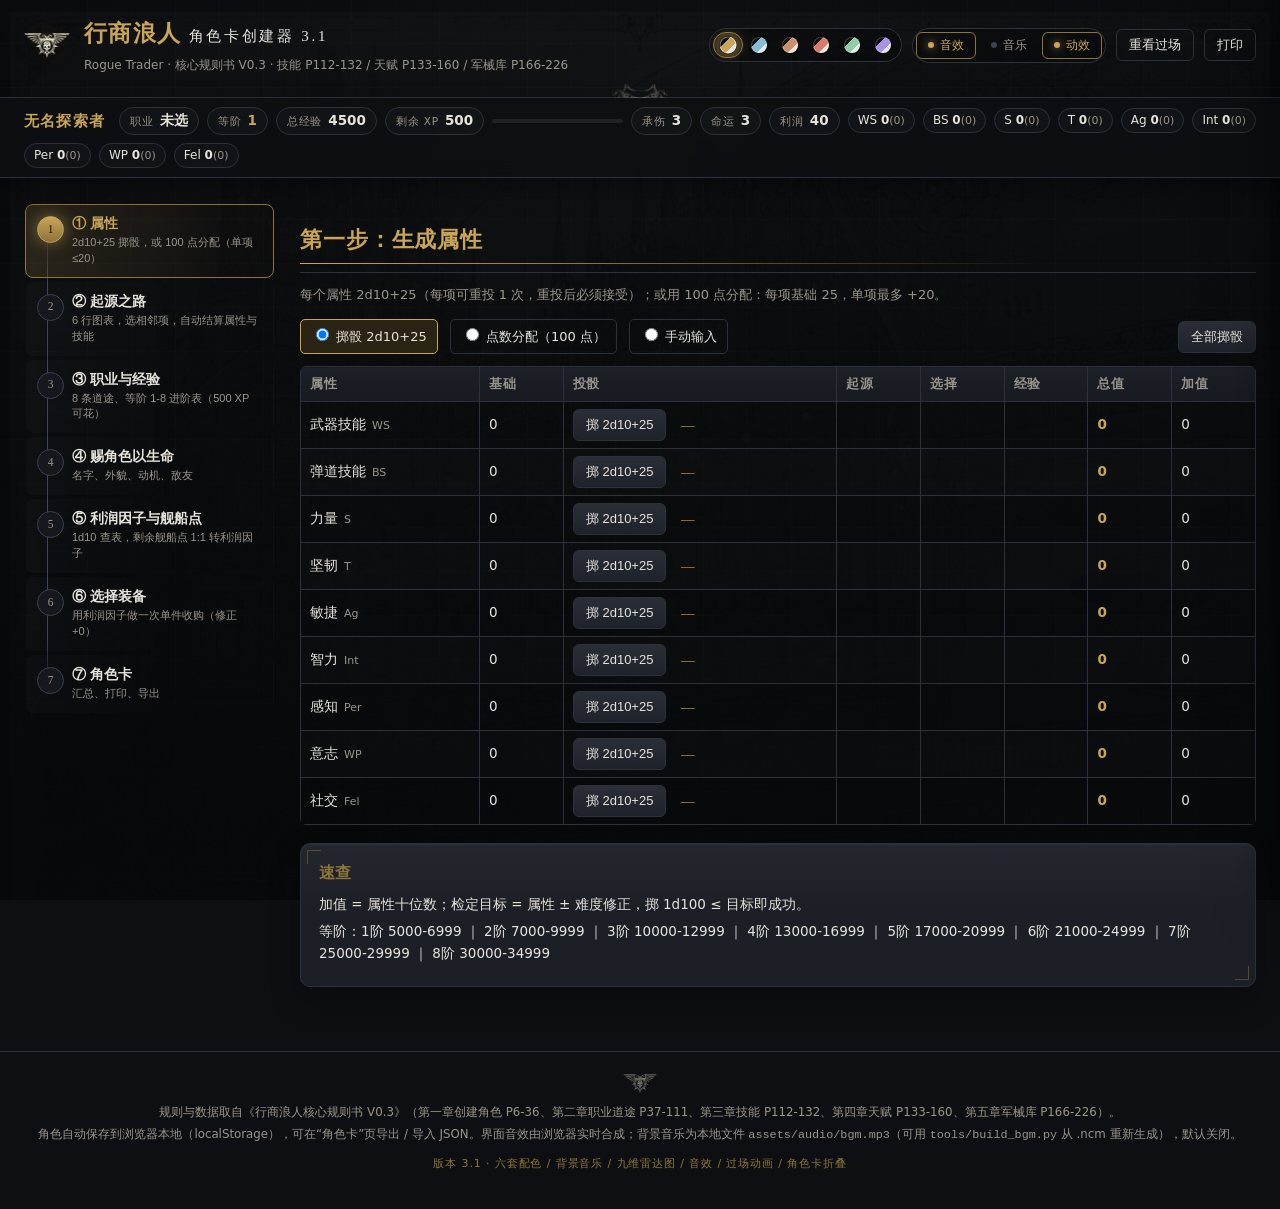
==== commit 40184f97: "1" ====
--- a/index.html
+++ b/index.html
@@ -7,7 +7,7 @@
 <meta name="force-rendering" content="webkit">
 <meta name="viewport" content="width=device-width, initial-scale=1">
 <meta name="theme-color" content="#0e0f12">
-<title>行商浪人 · 角色卡创建器 3.0（核心规则书 V0.3）</title>
+<title>行商浪人 · 角色卡创建器 3.1（核心规则书 V0.3）</title>
 <link rel="icon" href="assets/img/favicon.png">
 <link rel="stylesheet" href="css/style.css">
 </head>
@@ -21,7 +21,7 @@
     <img class="splash-aquila" src="assets/img/aquila.png" alt="帝国双头鹰">
     <p class="splash-kicker">ROGUE TRADER · CORE RULEBOOK V0.3</p>
     <h2 class="splash-title">行商浪人</h2>
-    <p class="splash-sub">角色卡创建器 <b>3.0</b></p>
+    <p class="splash-sub">角色卡创建器 <b>3.1</b></p>
     <div class="splash-bar"><i></i></div>
     <p class="splash-hint">点击任意处进入 · 角色自动保存在本地</p>
   </div>
@@ -41,20 +41,23 @@
   <div class="brand">
     <img class="brand-mark" src="assets/img/aquila-mark.png" alt="">
     <div class="brand-text">
-      <h1>行商浪人 <span>角色卡创建器 3.0</span></h1>
+      <h1>行商浪人 <span>角色卡创建器 3.1</span></h1>
       <p>Rogue Trader · 核心规则书 V0.3 · 技能 P112-132 / 天赋 P133-160 / 军械库 P166-226</p>
     </div>
   </div>
   <div class="top-actions">
-    <div class="seg" id="themeSeg" role="group" aria-label="配色主题">
-      <button class="seg-btn on" data-theme="gothic" onclick="App.setTheme('gothic')">帝国哥特</button>
-      <button class="seg-btn" data-theme="steel" onclick="App.setTheme('steel')">机仆冷钢</button>
-      <button class="seg-btn" data-theme="void" onclick="App.setTheme('void')">虚空赤褐</button>
+    <div class="seg theme-icons" id="themeSeg" role="group" aria-label="配色主题（六套）">
+      <button class="thm on" data-theme="gothic" title="帝国哥特" aria-label="帝国哥特配色" aria-pressed="true" onclick="App.setTheme('gothic')"><i class="sw" aria-hidden="true"></i></button>
+      <button class="thm" data-theme="steel" title="机仆冷钢" aria-label="机仆冷钢配色" aria-pressed="false" onclick="App.setTheme('steel')"><i class="sw" aria-hidden="true"></i></button>
+      <button class="thm" data-theme="void" title="虚空赤褐" aria-label="虚空赤褐配色" aria-pressed="false" onclick="App.setTheme('void')"><i class="sw" aria-hidden="true"></i></button>
+      <button class="thm" data-theme="crimson" title="血契绯红" aria-label="血契绯红配色" aria-pressed="false" onclick="App.setTheme('crimson')"><i class="sw" aria-hidden="true"></i></button>
+      <button class="thm" data-theme="verdant" title="苔原深绿" aria-label="苔原深绿配色" aria-pressed="false" onclick="App.setTheme('verdant')"><i class="sw" aria-hidden="true"></i></button>
+      <button class="thm" data-theme="amethyst" title="紫晶圣咏" aria-label="紫晶圣咏配色" aria-pressed="false" onclick="App.setTheme('amethyst')"><i class="sw" aria-hidden="true"></i></button>
     </div>
-    <div class="toggle-row" role="group" aria-label="音效与动效">
-      <button class="btn ghost tbtn on" id="sfxBtn" onclick="App.toggleSfx()" aria-pressed="true">音效</button>
-      <button class="btn ghost tbtn" id="ambBtn" onclick="App.toggleAmbient()" aria-pressed="false">环境音</button>
-      <button class="btn ghost tbtn on" id="fxBtn" onclick="App.toggleFx()" aria-pressed="true">动效</button>
+    <div class="toggle-row" role="group" aria-label="音效、音乐与动效">
+      <button class="btn ghost tbtn on" id="sfxBtn" onclick="App.toggleSfx()" aria-pressed="true" title="音效开关">音效</button>
+      <button class="btn ghost tbtn" id="bgmBtn" onclick="App.toggleMusic()" aria-pressed="false" title="背景音乐开关">音乐</button>
+      <button class="btn ghost tbtn on" id="fxBtn" onclick="App.toggleFx()" aria-pressed="true" title="过场与动效开关">动效</button>
     </div>
     <button class="btn ghost" onclick="App.replayIntro()">重看过场</button>
     <button class="btn ghost" onclick="window.print()">打印</button>
@@ -71,17 +74,32 @@
 <aside id="drawer" class="drawer" aria-live="polite"></aside>
 <div id="tip" class="tip"></div>
 
+<!-- 背景音乐迷你播放器（开启音乐时浮出） -->
+<div id="bgmBar" class="bgmbar" role="group" aria-label="背景音乐">
+  <img class="bgm-cover" id="bgmCover" src="assets/img/bgm-cover.jpg" alt="">
+  <div class="bgm-text">
+    <b class="bgm-title" id="bgmTitle">Clash of Convictions</b>
+    <span class="bgm-artist" id="bgmArtist">Nikolay Filipovich</span>
+    <i class="bgm-prog"><u id="bgmProg"></u></i>
+  </div>
+  <input class="bgm-vol" id="bgmVol" type="range" min="0" max="100" value="45"
+         oninput="App.setMusicVolume(this.value)" aria-label="音乐音量">
+  <button class="bgm-x" id="bgmX" onclick="App.toggleMusic()" aria-label="停止音乐" title="停止音乐">×</button>
+</div>
+
 <footer class="foot">
   <img class="foot-mark" src="assets/img/aquila-mark.png" alt="">
   <p>规则与数据取自《行商浪人核心规则书 V0.3》（第一章创建角色 P6-36、第二章职业道途 P37-111、第三章技能 P112-132、第四章天赋 P133-160、第五章军械库 P166-226）。</p>
-  <p>角色自动保存到浏览器本地（localStorage），可在“角色卡”页导出 / 导入 JSON。音效由浏览器实时合成，无外部音频文件。</p>
-  <p class="foot-ver">版本 3.0 · 音效 / 过场动画 / 角色卡折叠 / 界面重制</p>
+  <p>角色自动保存到浏览器本地（localStorage），可在“角色卡”页导出 / 导入 JSON。界面音效由浏览器实时合成；背景音乐为本地文件 <code>assets/audio/bgm.mp3</code>（可用 <code>tools/build_bgm.py</code> 从 .ncm 重新生成），默认关闭。</p>
+  <p class="foot-ver">版本 3.1 · 六套配色 / 背景音乐 / 九维雷达图 / 音效 / 过场动画 / 角色卡折叠</p>
 </footer>
 
 <script src="data/bundle.js"></script>
 <script src="js/rules.js"></script>
 <script src="js/calc.js"></script>
 <script src="js/audio.js"></script>
+<script src="assets/audio/bgm-meta.js"></script>
+<script src="js/music.js"></script>
 <script src="js/fx.js"></script>
 <script src="js/app.js"></script>
 <script>
--- a/css/style.css
+++ b/css/style.css
@@ -429,7 +429,7 @@
 body[data-theme="steel"] .seg-btn.on,
 body[data-theme="void"] .seg-btn.on { color: #0b1116; }
 
-/* 音效 / 环境音 / 动效开关 */
+/* 音效 / 音乐 / 动效开关 */
 .toggle-row {
   display: inline-flex; gap: 3px; padding: 3px; border: 1px solid var(--line);
   border-radius: 999px; background: rgba(0,0,0,.24);
@@ -740,6 +740,231 @@
 @media (prefers-reduced-motion: reduce) {
   .fx-in, .fx-pulse, .splash-inner, .splash-aquila, .splash-bar i,
   .stepfx.on, .stepfx.on .stepfx-inner, .stepfx.on .stepfx-orn,
-  .drawer.on, .sheet .fold.open .fold-body { animation: none !important; }
+  .drawer.on, .sheet .fold.open .fold-body, .radar-area, .bgmbar, .thm .sw { animation: none !important; }
   *, *::before, *::after { transition-duration: .001s !important; }
 }
+
+/* =====================================================================
+   3.1：六套配色 / 无文字主题按钮 / 背景音乐播放器 / 九维雷达图
+   ===================================================================== */
+
+/* ---- 新增三套配色（血契绯红 / 苔原深绿 / 紫晶圣咏） ---- */
+body[data-theme="crimson"] {
+  --bg: #120a0b; --bg2: #1b1012; --panel: #241518; --line: #3d2429;
+  --gold: #d97b6c; --gold-dim: #8f4a41; --text: #f2e6e3; --muted: #a9908c;
+  --red: #c8483f; --ok: #5f9070; --hud: rgba(18,10,11,.94);
+  --halo: 217,123,108; --panel2: #2c1a1d; --line2: #54313a;
+  --mark-filter: invert(1) brightness(1.05) sepia(.5) hue-rotate(-25deg) saturate(1.9);
+}
+body[data-theme="verdant"] {
+  --bg: #0a1210; --bg2: #101c18; --panel: #15241f; --line: #26403a;
+  --gold: #8fcda6; --gold-dim: #4f8067; --text: #e3efe8; --muted: #8fa89c;
+  --red: #c25a4a; --ok: #53a06d; --hud: rgba(10,18,16,.94);
+  --halo: 143,205,166; --panel2: #182a25; --line2: #2f524a;
+  --mark-filter: invert(1) brightness(1.05) sepia(.45) hue-rotate(80deg) saturate(1.7);
+}
+body[data-theme="amethyst"] {
+  --bg: #0c0a14; --bg2: #141022; --panel: #1a1630; --line: #2f2a4d;
+  --gold: #a992e6; --gold-dim: #6a58a8; --text: #e8e4f5; --muted: #9c95b4;
+  --red: #c05a7a; --ok: #5f8fa8; --hud: rgba(12,10,20,.94);
+  --halo: 169,146,230; --panel2: #201a3a; --line2: #3d3566;
+  --mark-filter: invert(1) brightness(1.05) sepia(.35) hue-rotate(215deg) saturate(2);
+}
+
+/* 新主题的背景层（同一张格线纹理，只换光晕颜色） */
+body {
+  --grid-tex: url("data:image/svg+xml,%3Csvg xmlns='http://www.w3.org/2000/svg' width='44' height='44'%3E%3Cpath d='M0 43.5h44M43.5 0v44' stroke='%23ffffff' stroke-opacity='0.035'/%3E%3Ccircle cx='22' cy='22' r='0.9' fill='%23ffffff' fill-opacity='0.05'/%3E%3C/svg%3E");
+}
+body[data-theme="crimson"] {
+  background-image: var(--grid-tex), radial-gradient(1150px 580px at 50% -10%, #241112 0%, var(--bg) 62%);
+}
+body[data-theme="verdant"] {
+  background-image:
+    repeating-linear-gradient(125deg, rgba(255,255,255,.012) 0 7px, transparent 7px 15px),
+    radial-gradient(1150px 580px at 50% -10%, #12241d 0%, var(--bg) 62%);
+}
+body[data-theme="amethyst"] {
+  background-image:
+    radial-gradient(circle at 18% 8%, rgba(169,146,230,.07), transparent 42%),
+    radial-gradient(1150px 580px at 50% -10%, #1a1636 0%, var(--bg) 62%);
+}
+body[data-theme="crimson"]::before { opacity: .08; filter: sepia(.55) saturate(1.9) hue-rotate(-26deg) brightness(.72); }
+body[data-theme="verdant"]::before { opacity: .07; filter: grayscale(.65) sepia(.5) hue-rotate(72deg) saturate(1.7) brightness(.76); }
+body[data-theme="amethyst"]::before { opacity: .075; filter: sepia(.4) hue-rotate(212deg) saturate(1.9) brightness(.72); }
+
+/* 面板/按钮/表头/输入框改用变量，六套配色自动跟着走（旧三套保持原观感） */
+body {
+  --ink: #2a2e37; --ink2: #1e222a; --sel: #2a2415; --input: #12141a; --tipbg: #0d1016;
+  --th1: #1c2028; --th2: #171a20;
+}
+body[data-theme="steel"] {
+  --ink: #1d2b35; --ink2: #16222a; --sel: #16303a; --input: #0e1720; --tipbg: #0a1118;
+  --th1: #16232c; --th2: #121c24;
+}
+body[data-theme="void"] {
+  --ink: #33231e; --ink2: #261916; --sel: #35221c; --input: #1a100e; --tipbg: #140c0b;
+  --th1: #2a1c18; --th2: #211512;
+}
+body[data-theme="crimson"] {
+  --ink: #39201f; --ink2: #291416; --sel: #3d1f21; --input: #1a0e10; --tipbg: #150b0c;
+  --th1: #2b1517; --th2: #21100f;
+}
+body[data-theme="verdant"] {
+  --ink: #1b3029; --ink2: #132420; --sel: #1c3a2d; --input: #0e1a17; --tipbg: #0b1513;
+  --th1: #152a23; --th2: #101f1a;
+}
+body[data-theme="amethyst"] {
+  --ink: #251e40; --ink2: #191431; --sel: #2b2149; --input: #120e22; --tipbg: #0f0c1c;
+  --th1: #1e183b; --th2: #15102b;
+}
+.btn { background: linear-gradient(180deg, var(--ink), var(--ink2)); }
+.mode.on, .card.on, .chip.on { background: var(--sel); }
+table.grid thead th { background: linear-gradient(180deg, var(--th1), var(--th2)); }
+input, select, textarea { background: var(--input); }
+.tip { background: var(--tipbg); }
+
+/* ---- 无文字主题按钮：一枚三色色环 + 当前主题高亮 ---- */
+.seg.theme-icons {
+  gap: 1px; padding: 3px; border-radius: 999px;
+  background: rgba(0,0,0,.3); border-color: var(--line);
+}
+.thm {
+  width: 30px; height: 26px; padding: 0; border: 1px solid transparent; border-radius: 999px;
+  background: transparent; cursor: pointer; display: grid; place-items: center;
+  -webkit-tap-highlight-color: transparent;
+  transition: background .18s, border-color .18s;
+}
+.thm .sw {
+  width: 16px; height: 16px; border-radius: 50%; display: block;
+  background: linear-gradient(135deg, var(--c1) 0 34%, var(--c2) 34% 67%, var(--c3) 67% 100%);
+  box-shadow: inset 0 0 0 1px rgba(255,255,255,.2), 0 1px 4px rgba(0,0,0,.55);
+  transition: transform .18s cubic-bezier(.2,.7,.2,1), box-shadow .18s;
+}
+.thm:hover { background: rgba(255,255,255,.06); }
+.thm:hover .sw { transform: scale(1.14); }
+.thm.on { border-color: var(--gold-dim); background: rgba(var(--halo), .14); }
+.thm.on .sw {
+  transform: scale(1.06);
+  box-shadow: inset 0 0 0 1px rgba(255,255,255,.42), 0 0 0 1px rgba(0,0,0,.35),
+              0 0 12px rgba(var(--halo), .85);
+}
+.thm[data-theme="gothic"]   { --c1: #0e0f12; --c2: #c8a558; --c3: #e6e3dc; }
+.thm[data-theme="steel"]    { --c1: #0b1116; --c2: #86bdd2; --c3: #dfe9ef; }
+.thm[data-theme="void"]     { --c1: #120d0c; --c2: #cc8f6b; --c3: #f0e4db; }
+.thm[data-theme="crimson"]  { --c1: #120a0b; --c2: #d97b6c; --c3: #f2e6e3; }
+.thm[data-theme="verdant"]  { --c1: #0a1210; --c2: #8fcda6; --c3: #e3efe8; }
+.thm[data-theme="amethyst"] { --c1: #0c0a14; --c2: #a992e6; --c3: #e8e4f5; }
+
+/* 音乐按钮：播放中呼吸提示 */
+#bgmBtn.on::before { animation: bgmPulse 1.3s ease-in-out infinite; }
+@keyframes bgmPulse {
+  0%, 100% { box-shadow: 0 0 6px rgba(var(--halo), .7); }
+  50% { box-shadow: 0 0 13px rgba(var(--halo), 1); }
+}
+
+/* ---- 迷你播放器 ---- */
+.bgmbar {
+  position: fixed; right: 18px; bottom: 18px; z-index: 80;
+  display: flex; align-items: center; gap: 10px;
+  width: min(360px, calc(100vw - 36px)); padding: 8px 10px 8px 8px;
+  border: 1px solid var(--gold-dim); border-radius: 12px;
+  background: linear-gradient(180deg, rgba(var(--halo), .1), rgba(0,0,0,.3)), var(--panel);
+  box-shadow: 0 18px 40px rgba(0,0,0,.58), inset 0 1px 0 rgba(255,255,255,.055);
+  backdrop-filter: blur(10px) saturate(1.1);
+  opacity: 0; transform: translateY(14px) scale(.98); pointer-events: none;
+  transition: opacity .28s ease, transform .28s cubic-bezier(.2,.7,.2,1);
+}
+.bgmbar.on { opacity: 1; transform: none; pointer-events: auto; }
+.bgm-cover {
+  width: 42px; height: 42px; flex: none; border-radius: 8px; object-fit: cover;
+  border: 1px solid var(--line2); box-shadow: 0 5px 12px rgba(0,0,0,.5);
+  background: var(--bg2);
+}
+.bgm-text { flex: 1 1 auto; min-width: 0; }
+.bgm-title {
+  display: block; font-size: 12.5px; color: var(--text); line-height: 1.4;
+  white-space: nowrap; overflow: hidden; text-overflow: ellipsis;
+}
+.bgm-artist {
+  display: block; font-size: 11px; color: var(--muted); line-height: 1.4;
+  white-space: nowrap; overflow: hidden; text-overflow: ellipsis;
+}
+.bgm-prog {
+  display: block; height: 2px; margin-top: 5px; border-radius: 2px;
+  background: rgba(255,255,255,.13); overflow: hidden;
+}
+.bgm-prog u {
+  display: block; height: 100%; width: 0; text-decoration: none;
+  background: linear-gradient(90deg, var(--gold-dim), var(--gold));
+  transition: width .4s linear;
+}
+.bgm-vol {
+  width: 58px; flex: none; padding: 0; border: 0; background: transparent;
+  accent-color: var(--gold); cursor: pointer;
+}
+.bgm-x {
+  width: 24px; height: 24px; flex: none; line-height: 1; font-size: 14px;
+  border-radius: 50%; border: 1px solid var(--line); background: transparent;
+  color: var(--muted); cursor: pointer; transition: color .15s, border-color .15s;
+}
+.bgm-x:hover { color: var(--gold); border-color: var(--gold-dim); }
+.bgmbar.fail { border-color: #5a2a2a; }
+.bgmbar.fail .bgm-title { color: var(--red); }
+
+/* ---- 九维属性雷达图（角色卡内，羊皮纸配色） ---- */
+.sheet-radar {
+  display: grid; grid-template-columns: minmax(240px, 330px) 1fr;
+  gap: 6px 18px; align-items: center;
+  margin: 12px 0 6px; padding: 8px 14px 6px;
+  border: 1px solid #cabf9f; border-radius: 6px;
+  background: rgba(255,253,246,.55);
+  box-shadow: 0 1px 0 #e6dcc0, inset 0 1px 0 rgba(255,255,255,.7);
+}
+.radar { display: block; width: 100%; height: auto; overflow: visible; }
+.radar-ring { fill: none; stroke: #ddd2b6; stroke-width: 1; }
+.radar-ring.out { stroke: #b9a778; stroke-width: 1.3; }
+.radar-axis { stroke: #ddd2b6; stroke-width: 1; }
+.radar-area {
+  fill: rgba(138,91,31,.2); stroke: #8a5b1f; stroke-width: 1.8; stroke-linejoin: round;
+  transform-box: fill-box; transform-origin: center;
+  animation: radarIn .6s cubic-bezier(.2,.7,.2,1) both;
+}
+@keyframes radarIn {
+  from { opacity: .15; transform: scale(.32); }
+  to { opacity: 1; transform: none; }
+}
+.radar-dot { fill: #8a5b1f; stroke: #fffdf6; stroke-width: 1; }
+.radar-lb { fill: #6f6a60; font-size: 11px; font-family: var(--font-body); }
+.radar-val { fill: #7a4a12; font-size: 12.5px; font-weight: 700; }
+.radar-key {
+  list-style: none; margin: 0; padding: 0;
+  display: grid; grid-template-columns: repeat(3, minmax(0, 1fr)); gap: 0 12px;
+}
+.radar-key li {
+  display: flex; align-items: baseline; gap: 5px; padding: 3px 0;
+  font-size: 12px; color: #4a463f; border-bottom: 1px dotted #ddd2b6;
+}
+.radar-key i { font-style: normal; font-size: 10.5px; color: #8a7f6a; min-width: 24px; }
+.radar-key span { white-space: nowrap; overflow: hidden; text-overflow: ellipsis; }
+.radar-key b { margin-left: auto; font-size: 13.5px; color: #7a4a12; font-variant-numeric: tabular-nums; }
+.radar-key sup { font-size: 10px; color: #8a5b1f; }
+.radar-scale { display: block; margin-top: 2px; text-align: center; font-size: 10.5px; color: #8a7f6a; }
+
+@media (max-width: 900px) {
+  .sheet-radar { grid-template-columns: 1fr; }
+  .radar { max-width: 340px; margin: 0 auto; }
+  .bgmbar { right: 12px; left: 12px; bottom: 12px; width: auto; }
+}
+@media (max-width: 600px) {
+  .bgm-vol { display: none; }
+  .seg.theme-icons { padding: 2px; }
+  .thm { width: 26px; height: 24px; }
+  .thm .sw { width: 14px; height: 14px; }
+  .radar-key { grid-template-columns: repeat(2, minmax(0, 1fr)); }
+}
+@media print {
+  .bgmbar, .seg.theme-icons { display: none !important; }
+  .sheet-radar { break-inside: avoid; -webkit-print-color-adjust: exact; print-color-adjust: exact; }
+}
+
+
